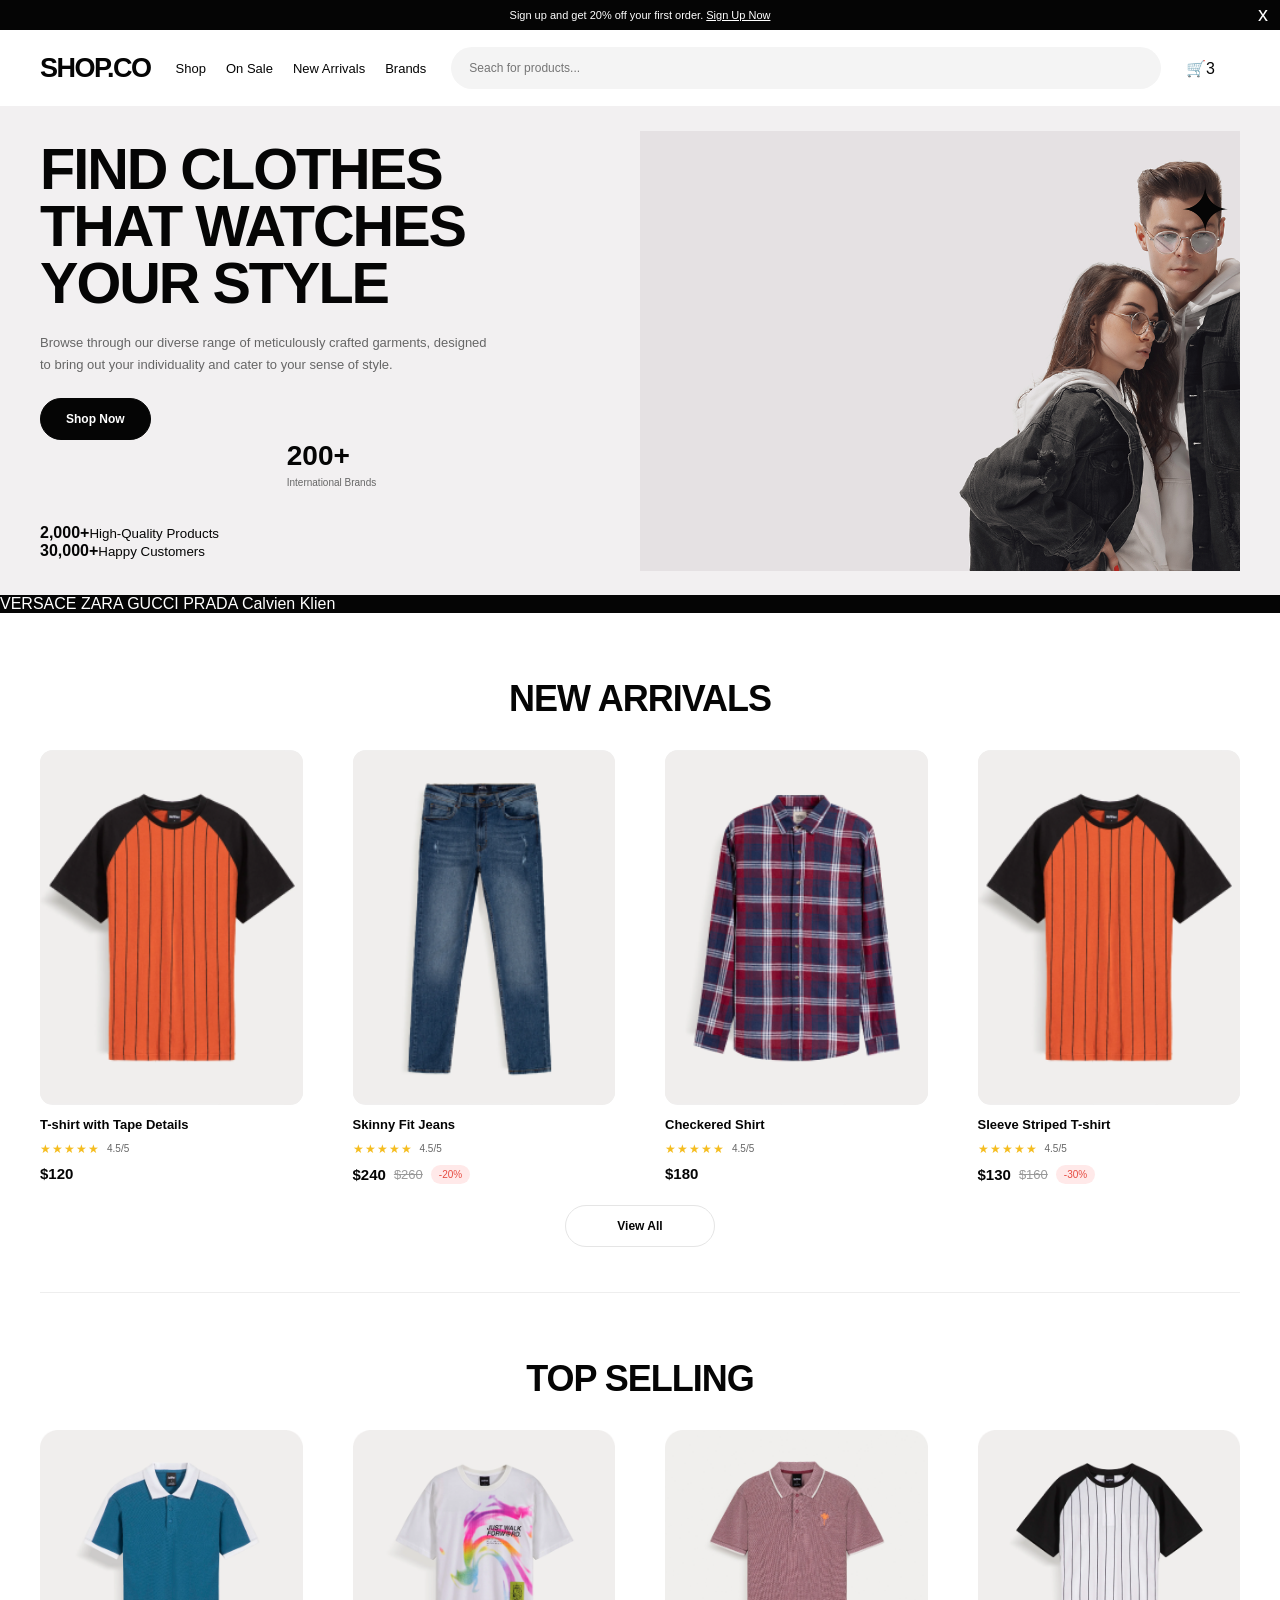
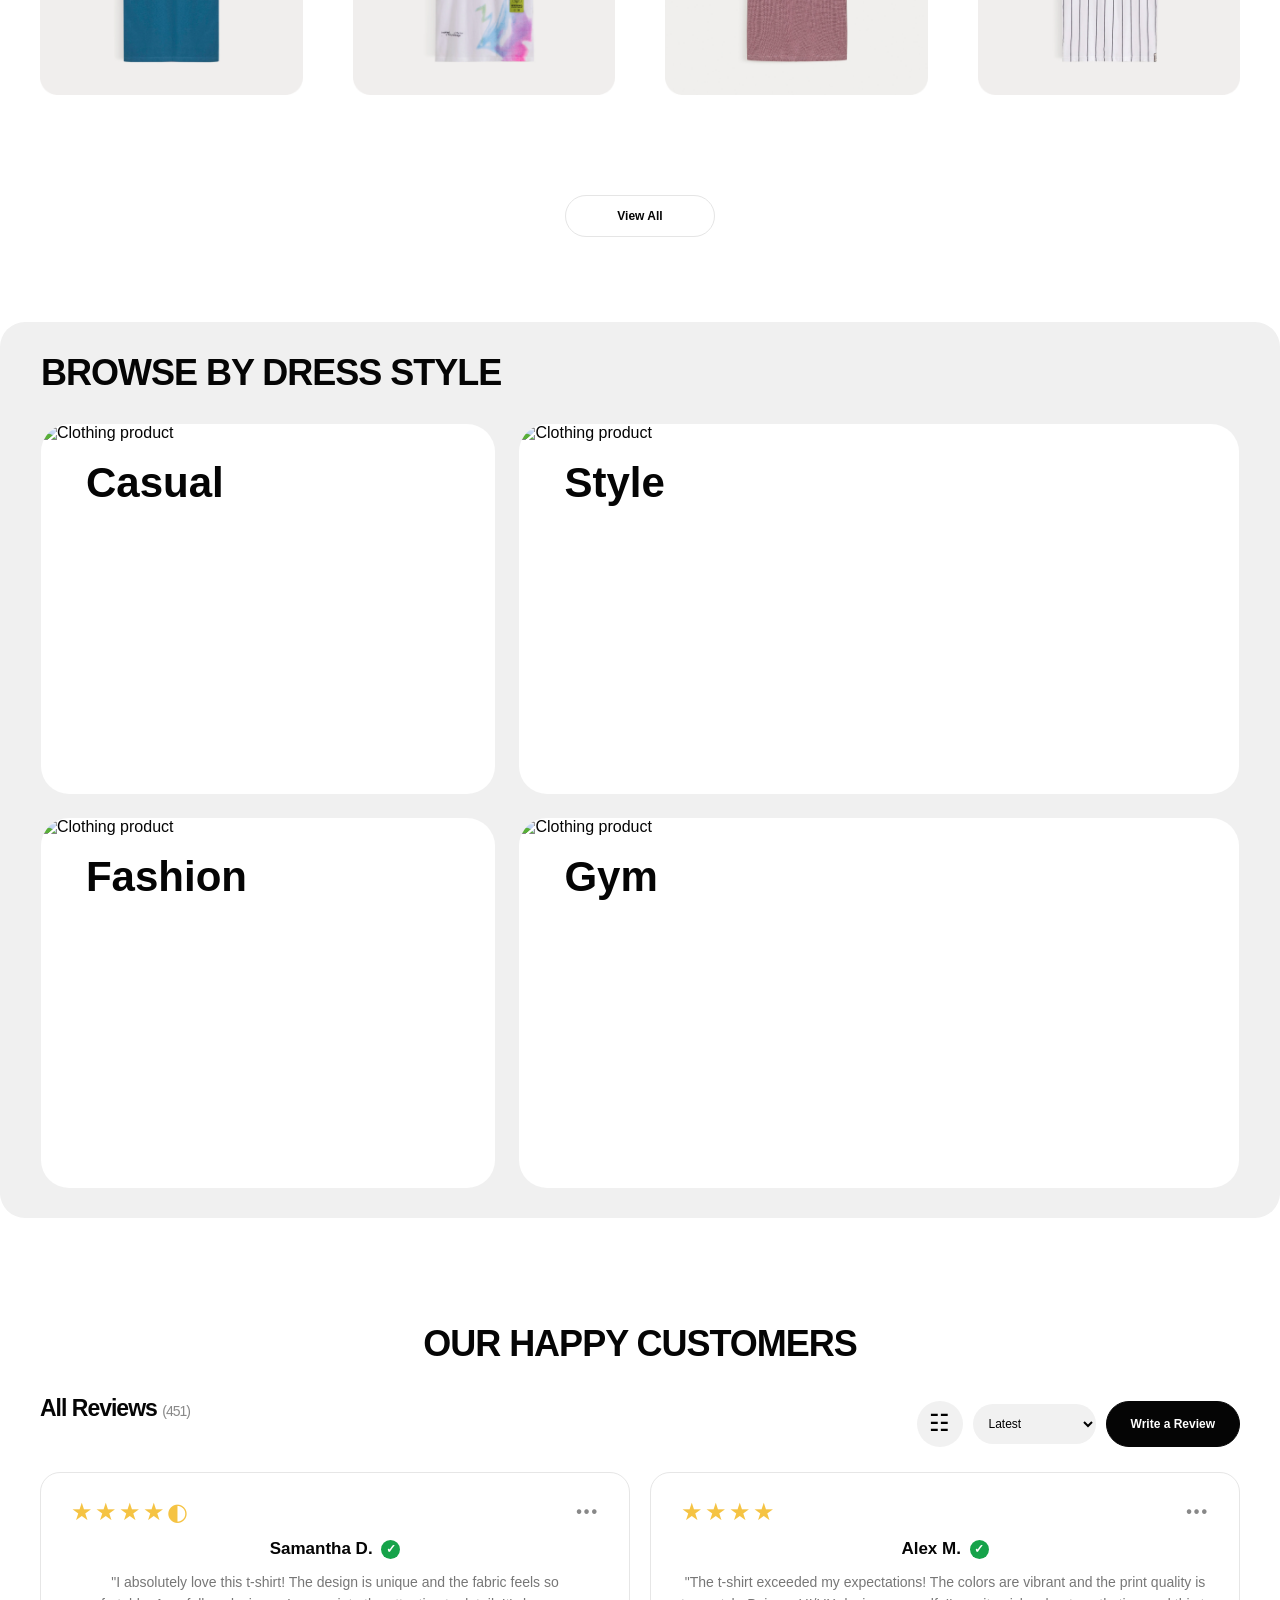
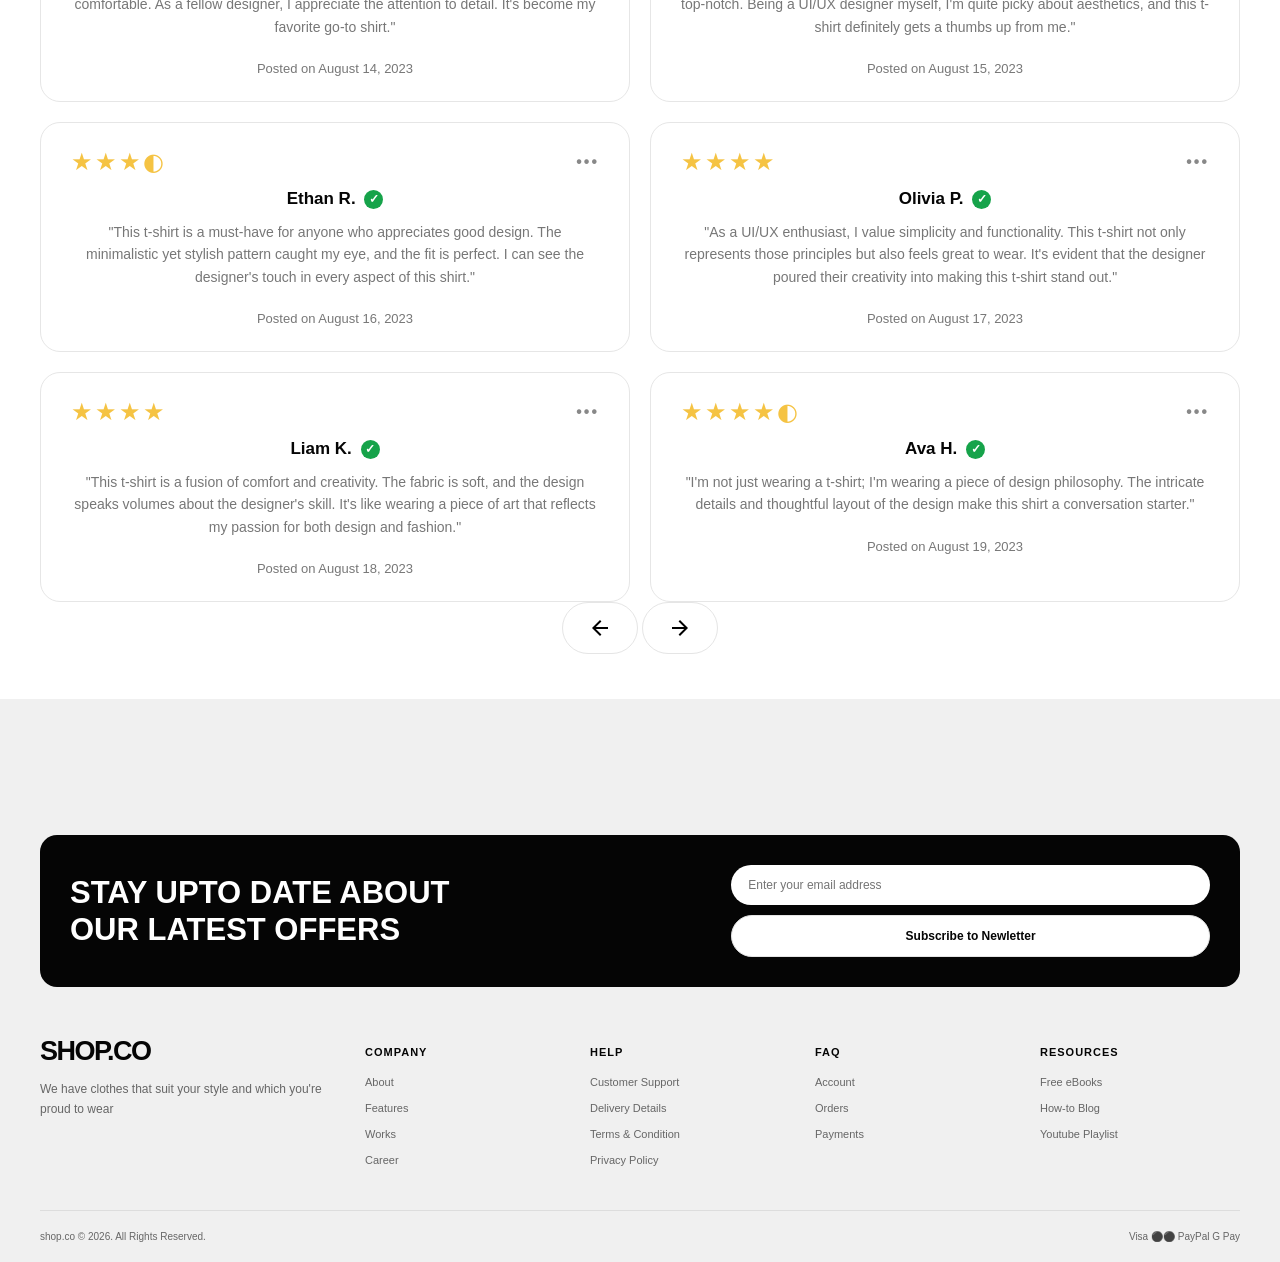
==== index.html @ 6e9b4ebe "Add files via upload" ====
<!DOCTYPE html>
<html lang="en">
<head>
    <meta charset="UTF-8">
    <meta name="viewport" content="width=device-width, initial-scale=1.0">
    <title>index</title>
    <link rel="stylesheet" href="index.css">
    <link rel="stylesheet" href="https://cdnjs.cloudflare.com/ajax/libs/font-awesome/6.7.2/css/all.min.css">
</head>
<body>
    <div class="announcement">
        Sign up and get 20% off your first order.
        <a href="#newletter">Sign Up Now</a>
        <button class="close-banner" onclick="this.parentElement.remove()">x</button>
    </div>

    <header class="container header">
        <button class="menu-toggle" id="menuToggle">☰</button>
        <a class="logo" href="index.html">SHOP.CO</a>

        <nav id="mainNav">
            <a href="#arrivals">Shop</a>
            <a href="#top-selling">On Sale</a>
            <a href="#arrivals">New Arrivals</a>
            <a href="#brands">Brands</a>
        </nav>

        <input class="search" id="siteSearch" placeholder="Seach for products...">

        <a class="cart" href="product.html">🛒<span id="cartCount">0</span></a>
        <a href="#" aria-label="Account"></a>
    </header>

    <main>
        <section class="hero">
            <div class="container hero-inner">
                <div class="hero-text">
                    <h1>FIND CLOTHES<br>THAT WATCHES<br>YOUR STYLE</h1>
                    <p>Browse through our diverse range of meticulously crafted garments, designed to bring out your individuality and cater to your sense of style.</p>
                    <a class="button dark-button" href="#arrival">Shop Now</a>

                    <div class="stats"><div><strong>200+</strong><small>International Brands</small></div></div>

                    <div><strong>2,000+</strong><small>High-Quality Products</small></div>

                    <div><strong>30,000+</strong><small>Happy Customers</small></div>
                </div>
            

                <div class="hero-image">
                    <img src="images/Rectangle 2.png" alt="Clothing product" width="300">
                    <span class="spark spark-1">✦</span>
                    <span class="spark spark-2">✦</span>
                </div>
            </div>
        </section>

        <section class="brand-strip" id="brands">
            <div class="container-brands">
                <span>VERSACE</span>
                <span>ZARA</span>
                <span>GUCCI</span>
                <span>PRADA</span>
                <span>Calvien Klien</span>
            </div>
        </section>

        <section class="container section" id="arrivals">
            <h2>NEW ARRIVALS</h2>
            <div class="product-grid" id="newArrivals">
                <img src="images/Frame 32.png" alt="">
                <img src="images/Frame 33.png" alt="">
                <img src="images/Frame 34.png" alt="">
                <img src="images/Frame 38.png" alt="">
            </div>
            <button class="button view-button" data-expand="newArrivals">View All</button>
        </section>

        <section class="container section divider" id="top-selling">
            <h2>TOP SELLING</h2>
            <div class="product-grid" id="top-products">
                <img src="images/Frame 32 (1).png" alt="">
                <img src="images/Frame 33 (1).png" alt="">
                <img src="images/Frame 34 (1).png" alt="">
                <img src="images/Frame 38 (1).png" alt="">
            </div>
            <button class="button view-button" data-expand="topProducts">View All</button>
        </section>

        <section class="container dress-section">
            <h2>BROWSE BY DRESS STYLE</h2>
            <div class="style-grid">
                <a href="#arrivals?category=casual" class="style-card">
                    <span>Casual</span>
                    <img src="https://i.pinimg.com/originals/42/e2/62/42e26228eb4801432b404f64c43438aa.jpg" alt="Clothing product">
                </a>

                <a href="#arrivals" class="style-card">
                    <span>Style</span>
                    <img src="https://encrypted-tbn0.gstatic.com/images?q=tbn:ANd9GcTDQ037hMssyluXTdaSiZ13cAgLO8-Ajr52m2ml7g71-MAULWFdx69GO0w&s=10" alt="Clothing product">
                </a>

                <a href="#arrivals" class="style-card">
                    <span>Fashion</span>
                    <img src="https://www.shutterstock.com/image-photo/full-length-young-tattooed-woman-260nw-2316166267.jpg" alt="Clothing product">
                </a>

                <a href="#arrivals?category=gym" class="style-card">
                    <span>Gym</span>
                    <img src="https://i0.wp.com/zaloramalaysiablog.wpcomstaging.com/wp-content/uploads/2026/09/aerie-6717-8855274-3.webp?resize=709%2C1024&ssl=1" alt="Clothing product">
                </a>
            </div>
        </section>

        <section class="container section">
            <h2>OUR HAPPY CUSTOMERS</h2>
            <div class="product-grid review-grid" id="review"></div>
            <div class="review-control">

                <div class="tab-content active" id="reviewsContent">

            <div class="reviews-toolbar">
                <h2>All Reviews <span>(451)</span></h2>

                <div class="reviews-controls">
                    <button type="button" id="reviewFilterToggle" class="review-filter-button" aria-label="Filter reviews"><span aria-hidden="true">☷</span></button>

                    <select id="reviewSort" aria-label="Sort reviews">
                        <option value="latest">Latest</option>
                        <option value="highest">Highest Rating</option>
                        <option value="lowest">Lowest Rating</option>
                    </select>

                    <button type="button" class="button dark-button"id="writeReviewButton">Write a Review</button>
                </div>
            </div>

            <div class="review-filter-panel" id="reviewFilterPanel" hidden>
                <label for="reviewRatingFilter">Filter by rating</label>
                <select id="reviewRatingFilter">
                    <option value="all">All ratings</option>
                    <option value="5">5 stars</option>
                    <option value="4">4 stars</option>
                    <option value="3">3 stars</option>
                    <option value="2">2 stars</option>
                    <option value="1">1 star</option>
                </select>
                <button type="button" id="clearReviewFilter">Clear</button>
            </div>

            <form id="reviewForm" class="review-form" hidden>
                <h3>Write Your Review</h3>

                <label for="reviewerName">Your name</label>
                <input id="reviewerName" type="text" placeholder="Enter your name" required>

                <label for="reviewRating">Your rating</label>
                <select id="reviewRating" required>
                    <option value="5">★★★★★ - Excellent</option>
                    <option value="4">★★★★ - Very good</option>
                    <option value="3">★★★ - Good</option>
                    <option value="2">★★ - Fair</option>
                    <option value="1">★ - Poor</option>
                </select>

                <label for="reviewText">Your review</label>
                <textarea id="reviewText" rows="4" placeholder="Share your experience..." required></textarea>

                <div class="review-form-actions">
                    <button type="button" class="button" id="cancelReview">Cancel</button>
                    <button type="submit" class="button dark-button">Submit Review</button>
                </div>

                <p id="reviewFormMessage" aria-live="polite"></p>
            </form>

            <div class="reviews-grid" id="reviewsGrid">

                <article class="review-card" data-rating="5" data-date="2023-08-14">
                    <div class="review-card-top">
                        <div class="review-stars">★★★★◐</div>
                        <button class="review-menu" aria-label="Review options">•••</button>
                    </div>
                    <h3>Samantha D. <span class="verified">✓</span></h3>
                    <p class="review-copy">"I absolutely love this t-shirt! The design is unique and the fabric feels so comfortable. As a fellow designer, I appreciate the attention to detail. It's become my favorite go-to shirt."</p>
                    <p class="review-date">Posted on August 14, 2023</p>
                </article>

                <article class="review-card" data-rating="4" data-date="2023-08-15">
                    <div class="review-card-top">
                        <div class="review-stars">★★★★</div>
                        <button class="review-menu" aria-label="Review options">•••</button>
                    </div>
                    <h3>Alex M. <span class="verified">✓</span></h3>
                    <p class="review-copy">"The t-shirt exceeded my expectations! The colors are vibrant and the print quality is top-notch. Being a UI/UX designer myself, I'm quite picky about aesthetics, and this t-shirt definitely gets a thumbs up from me."</p>
                    <p class="review-date">Posted on August 15, 2023</p>
                </article>

                <article class="review-card" data-rating="4" data-date="2023-08-16">
                    <div class="review-card-top">
                        <div class="review-stars">★★★◐</div>
                        <button class="review-menu" aria-label="Review options">•••</button>
                    </div>
                    <h3>Ethan R. <span class="verified">✓</span></h3>
                    <p class="review-copy">"This t-shirt is a must-have for anyone who appreciates good design. The minimalistic yet stylish pattern caught my eye, and the fit is perfect. I can see the designer's touch in every aspect of this shirt."
                    </p>
                    <p class="review-date">Posted on August 16, 2023</p>
                </article>

                <article class="review-card" data-rating="4" data-date="2023-08-17">
                    <div class="review-card-top">
                        <div class="review-stars">★★★★</div>
                        <button class="review-menu" aria-label="Review options">•••</button>
                    </div>
                    <h3>Olivia P. <span class="verified">✓</span></h3>
                        <p class="review-copy">"As a UI/UX enthusiast, I value simplicity and functionality. This t-shirt not only represents those principles but also feels great to wear. It's evident that the designer poured their creativity into making this t-shirt stand out."</p>
                        <p class="review-date">Posted on August 17, 2023</p>
                </article>

                <article class="review-card" data-rating="4" data-date="2023-08-18">
                    <div class="review-card-top">
                        <div class="review-stars">★★★★</div>
                        <button class="review-menu" aria-label="Review options">•••</button>
                    </div>
                    <h3>Liam K. <span class="verified">✓</span></h3>
                    <p class="review-copy">"This t-shirt is a fusion of comfort and creativity. The fabric is soft, and the design speaks volumes about the designer's skill. It's like wearing a piece of art that reflects my passion for both design and fashion."</p>
                    <p class="review-date">Posted on August 18, 2023</p>
                </article>

                <article class="review-card" data-rating="5" data-date="2023-08-19">
                    <div class="review-card-top">
                        <div class="review-stars">★★★★◐</div>
                        <button class="review-menu" aria-label="Review options">•••</button>
                    </div>
                    <h3>Ava H. <span class="verified">✓</span></h3>
                    <p class="review-copy">"I'm not just wearing a t-shirt; I'm wearing a piece of design philosophy. The intricate details and thoughtful layout of the design make this shirt a conversation starter."</p>
                    <p class="review-date">Posted on August 19, 2023</p>
                </article>

            </div>
                <button class="button" id="previousReviews"><svg xmlns="http://www.w3.org/2000/svg" height="24px" viewBox="0 -960 960 960" width="24px" fill="#000000"><path d="m313-440 224 224-57 56-320-320 320-320 57 56-224 224h487v80H313Z"/></svg></button>
                <button class="button" id="nextReviews"><svg xmlns="http://www.w3.org/2000/svg" height="24px" viewBox="0 -960 960 960" width="24px" fill="#000000"><path d="M647-440H160v-80h487L423-744l57-56 320 320-320 320-57-56 224-224Z"/></svg></button>
            </div>
        </section>
    </main>

    <footer>
        <div class="container newsletter" id="newsletter">
            <h2>STAY UPTO DATE ABOUT<br>OUR LATEST OFFERS</h2>
            <form id="newsletterForm">
                <input type="email" placeholder="Enter your email address" required> 
                <button class="button" type="submit">Subscribe to Newletter</button>
            </form>
        </div>

        <div class="container footer-grid">
            <div>
                <a class="logo" href="index.html">SHOP.CO</a>
                <p>We have clothes that suit your style and which you're proud to wear</p>
            </div>
            <div>
                <h4>COMPANY</h4>
                <a href="#">About</a><a href="#">Features</a>
                <a href="#">Works</a><a href="#">Career</a>
            </div>

            <div>
                <h4>HELP</h4>
                <a href="#">Customer Support</a><a href="#">Delivery Details</a>
                <a href="#">Terms & Condition</a><a href="#">Privacy Policy</a>
            </div>

            <div>
                <h4>FAQ</h4>
                <a href="#">Account</a><a href="#">Orders</a>
                <a href="#">Payments</a>
            </div>

            <div>
                <h4>RESOURCES</h4>
                <a href="#">Free eBooks</a><a href="#">How-to Blog</a>
                <a href="#">Youtube Playlist</a>
            </div>
        </div>

        <div class="container copyright">
            shop.co ©️ 2026. All Rights Reserved.
            <span>Visa ⚫️⚫️ PayPal G Pay</span>
        </div>
    </footer>

    <div id="toat" class="toast"></div>
    <script src="index.js"></script>
</body>
</html>
---- index.css ----
*{
    margin: 0;
    padding: 0;
    box-sizing: border-box;
}
:root {
    --black: #050505;
    --grey: #f0f0f0;
    --muted: #777;
    --border: #e5e5e5;
    --white: #fff;
}
html{
    scroll-behavior: smooth;
}
body{
    font-family: Arial, Helvetica, sans-serif;
    color: var(--black);
    background: var(--white);
}
a{
    color: inherit;
    text-decoration: none;
}
button, input, select{
    font: inherit;
}
button{
    cursor: pointer;
}
img{
    max-width: 100%;
    display: block;
}
.container{
    width: min(1200px, calc(100% - 64px));
    margin: 0 auto;
}
.announcement{
    background: var(--black);
    color: white;
    text-align: center;
    padding: 9px 30px;
    font-size: 11px;
    position: relative;
}
.announcement a{
    text-decoration: underline;
}
.close-banner{
    position: absolute;
    right: 12px;
    top: 3px;
    border: 0;
    background: none;
    color: white;
    font-size: 20px;
}
.header{
    min-height: 76px;
    display: flex;
    align-items: center;
    gap: 25px;
}
.logo{
    font-size: 27px;
    font-weight: 900;
    letter-spacing: -1.5px;
    white-space: nowrap;
}
.header nav{
    display: flex;
    gap: 20px;
    font-size: 13px;
    white-space: nowrap;
}
.header nav a:hover,
footer a:hover{
    opacity: .65;
}
.search{
    flex: 1;
    min-width: 100px;
    border:  none;
    outline: none;
    border-radius: 30px;
    background: #f4f4f4;
    padding: 14px 18px;
    font-size: 12px;
}
.cart{
    white-space: nowrap;
}
.menu-toggle{
    display: none;
    border: none;
    background: none;
    font-size: 22px;
}
.hero{
    background: #f2f0f1;
    overflow: hidden;
}
.hero-inner{
    display: grid;
    grid-template-columns: 1fr 1fr;
    align-items: center;
    min-height: 440px;
}
.hero-text{
    padding: 35px 0;
}
.hero h1{
    font-size: clamp(35px, 4.5vw, 62px);
    font-weight: 900;
    letter-spacing: -2px;
    line-height: .99;
    margin-bottom: 20px;
}
.hero-text p{
    color: #666;
    line-height: 1.7;
    font-size: 13px;
    max-width: 450px;
    margin-bottom: 22px;
}
.button{
    display: inline-flex;
    justify-content: center;
    align-items: center;
    border: 1px solid var(--border);
    background: white;
    color: var(--black);
    border-radius: 30px;
    padding: 13px 25px;
    font-size: 12px;
    font-weight: 600;
    transition: 2s;
}
.button:hover{
    opacity: .8;
    transform: translateY(-1px);
}
.dark-button{
    background: var(--black);
    color: white;
    border-color: var(--black);
}
.stats{
    display: flex;
    flex-wrap: wrap;
    gap: 5px;
    justify-content: space-around;
    margin-bottom: 36px;
}
.stats div{
    display: flex;
    flex-direction: column;
    flex-wrap: wrap;
    gap: 5px;
    padding: 0 17px;
    border-right: 1px solid #d5d5d5;
    font: 900;
}
.stats div:first-child{
    padding-left: 0;
}
.stats div:last-child{
    border: none;
}
.stats strong{
    font-size: clamp(17px, 2.2vw, 28px);
}
.stats small{
    font-size: 10px;
    color: #666;
}
.hero-image{
    position: relative;
    height: 440px;
}
.hero-image img{
    width: 100%;
    height: 100%;
    object-fit: cover;
    object-position: center 30%;
    mix-blend-mode: multiply;
}
.spark{
    position: absolute;
    right: 10px;
    top: 10%;
    font-size: 60px;
}
.brand-strip{
    background: var(--black);
    color: white;
}
.brands{
    min-height: 75px;
    display: flex;
    justify-content: space-around;
    align-items: center;
    padding: 30px 15px;
    flex-wrap: wrap;
    gap: 20px;
    overflow-x: auto;
}
.brands span{
    font-family: Georgia, 'Times New Roman', Times, serif;
    font-size: clamp(17px, 2.5vw, 30px);
    font-weight: bold;
    white-space: nowrap;
    letter-spacing: 1px;
    word-spacing: 6px;
}
.section{
    padding-top: 65px;
    padding-bottom: 45px;
    text-align: center;
}
.section h2,
.dress-section h2{
    font-size: clamp(25px, 3vw, 36px);
    font-weight: 900;
    letter-spacing: -1px;
    margin-bottom: 30px;
}
.divider{
    border-top: 1px solid #eee;
}
.product-grid{
    display: grid;
    grid-template-columns: repeat(4, minmax(0, 1fr));
    gap: 50px;
    text-align: left;
}
.product-grid img{
    top: -20px;
    width: 100%;
    height: 100%;
    object-fit: cover;
    transition: transform .3s;
}
.product-card{
    min-width: 0;
}
.product-photo{
    width: 100%;
    aspect-ratio: 1 / 1.05;
    object-fit: cover;
    border-radius: 13px;
    background: var(--grey);
}
.product-name{
    font-size: 13px;
    font-weight: bold;
    margin: 12px 0 8px;
}
.rating{
    display: flex;
    gap: 7px;
    align-items: center;
    font-size: 12px;
    margin-top: 10px;
}
.rating span,
.review-stars{
    color: #f5bd20;
    letter-spacing: 1px;
}
.rating small{
    color: #666;
}
.price-line{
    display: flex;
    align-items: center;
    flex-wrap: wrap;
    gap: 8px;
    margin-top: 9px;
}
.price-line strong{
    font-size: 15px;
}
.price-line del{
    color: #999;
    font-size: 13px;
}
.discount{
    color: #e64c42;
    background: #ffe9e9;
    border-radius: 20px;
    padding: 4px 8px;
    font-size: 10px;
}
.view-button{
    margin-top: 100px;
    min-width: 150px;
}
.dress-section{
    width: 100%;
    padding: 30px 3.2%;
    border-radius: 25px;
    background: var(--grey);
    margin: 40px auto;
}
.style-grid{
    display: grid;
    grid-template-columns: 1.2fr 1.9fr;
    grid-template-rows: 370px 370px;
    gap: 24px;
}
.style-card{
    position: relative;
    display: block;
    border-radius: 28px;
    overflow: hidden;
    background: white;
    text-align: left;
    text-decoration: none;
}
.style-card span{
    position: absolute;
    z-index: 2;
    top: 35px;
    left: 45px;
    font-size: 42px;
    font-weight: 600;
    margin: 0;
}
.style-card img{
    width: 100%;
    height: 100%;
    display: block;
    object-fit: cover;
    transition: transform 0.3s ease;
}
.casual{
    grid-column: 1 / 2;
}
.gym{
    grid-column: 2 /3;
}
.style-card:hover img{
    transform: scale(1.04);
}
.review-grid{
    display: grid;
    grid-template-columns: repeat(3, minmax(0, 1fr));
    gap: 15px;
    text-align: left;
}
.review-card{
    border: 1px solid var(--border);
    border-radius: 15px;
    padding: 20px;
}
.review-name{
    font-size: 13px;
    font-weight: bold;
    margin: 10px 0;
}
.review-text{
    font-size: 12px;
    line-height: 1.7;
    color: #666;
    margin-bottom: 12px;
}
.review-date{
    font-size: 10pxx;
    color: #888;
}
.verified{
    color: #168b5c;
}
.review-controls{
    margin-top: 18px;
}
.newsletter {
    background: var(--black);
    color: white;
    padding: 30px;
    border-radius: 17px;
    display: flex;
    align-items: center;
    justify-content: space-between;
    gap: 25px;
    position: relative;
    z-index: 1;
    transform: translateY(50%);
    margin-top: -40px;
    margin-bottom: 100px;
}
.newsletter h2{
    font-size: clamp(20px, 3vw, 31px);
    line-height: 1.2;
}
.newsletter form{
    width: 42%;
    display: flex;
    flex-direction: column;
    gap: 10px;
}
.newsletter input{
    border: none;
    border-radius: 30px;
    padding: 13px 17px;
    font-size: 12px;
    width: 100%;
}
.newsletter form button{
    width: 100%;
}
footer{
    background: #f0f0f0;
    margin-top: 0;
    padding-top: 100px;
}
.footer-grid{
    display: grid;
    grid-template-columns: 1.5fr repeat(4, 1fr);
    gap: 25px;
    padding-top: 25px;
    padding-bottom: 30px;
}
.footer-grid h4{
    font-size: 11px;
    letter-spacing: 1px;
    margin: 10px 0 18px;
}
.footer-grid a:not(.logo){
    display: block;
    font-size: 11px;
    color: #666;
    margin-bottom: 14px;
}
.footer-grid p{
    color: #666;
    font-size: 12px;
    line-height: 1.7;
    margin-top: 12px;
}
.copyright{
    border-top: 1px solid #ddd;
    padding: 20px 0;
    font-size: 10px;
    color: #666;
    display: flex;
    justify-content: space-between;
    gap: 15px;
}
.toast{
    position: fixed;
    z-index: 10;
    left: 50%;
    bottom: 20px;
    transform: translateX(-50%);
    background: #111;
    color: white;
    padding: 13px 20px;
    border-radius: 30px;
    font-size: 13px;
    opacity: 0;
    pointer-events: none;
    transition: opacity .2s;
}
.toast.show{
    opacity: 1;
}
.product-page{
    padding-bottom: 40px;
}
.breadcrumbs{
    padding: 22px 0;
    color: #777;
    font-size: 12px;
}
.product-detail{
    display: grid;
    grid-template-columns: 1fr 1fr;
    gap: 40px;
    padding-bottom: 45px;
    border-bottom: 1px solid #eee;
}
.gallery{
    display: grid;
    grid-template-columns: 85px 1fr;
    gap: 12px;
}
.thumbnail{
    display: flex;
    flex-direction: column;
    gap: 10px;
}
.thumb{
    border: 2px solid transparent;
    border-radius: 12px;
    overflow: hidden;
    height: 85px;
    background: var(--grey);
    padding: 0;
}
.thumb.active{
    border-color: #777;
}
.thumb img{
    width: 100%;
    height: 100%;
    object-fit: cover;
}
.main-product-image{
    background: var(--grey);
    border-radius: 14px;
    overflow: hidden;
    height: 420px;
}
.main-product-image img{
    width: 90%;
    height: 80%;
    object-fit: contain;
}
.product-info h1{
    font-size: clamp(27px, 3vw, 40px);
    line-height: 1.1;
    margin-bottom: 12px;
}
.product-info .rating{
    margin-bottom: 10px;
}
.product-info .price-line{
    margin: 12px 0 17px;
}
.product-info .price-line strong{
    font-size: 28px;
}
.product-info .price-line del{
    font-size: 20px;
}
.description{
    color: #777;
    font-size: 13px;
    line-height: 1.8;
    border-bottom: 1px solid #eee;
    padding-bottom: 20px;
    margin-bottom: 18px;
}
.option-block{
    padding-bottom: 18px;
    margin-bottom: 17px;
    border-bottom: 1px solid #eee;
}
.option-block p{
    color: #777;
    font-size: 12px;
    margin-bottom: 13px;
}
.option-block small{
    display: block;
    color: #888;
    margin-top: 8px;
}
.swatches{
    display: flex;
    gap: 10px;
}
.swatch{
    width: 32px;
    height: 32px;
    border-radius: 50%;
    border: 2px solid #ddd;
    position: relative;
}
.olive{background: #555638;}
.teal{background: #315b56;}
.navy{background: #242c4c;}

.swatch.selected::after{
    content: "✔️";
    color: white;
    position: absolute;
    inset: 0;
    display: grid;
    place-items: center;
}
.sizes{
    display: flex;
    gap: 8px;
    flex-wrap: wrap;
}
.sizes button{
    background: #f1f1f1;
    border: none;
    border-radius: 30px;
    padding: 12px 18px;
    font-size: 1px;
}
.sizes button.seleted{
    background: var(--black);
    color: white;

} 
.purchase-row{
    display: flex;
    gap: 12px;
}
.quantity{
    background: #f1f1f1;
    border-radius: 30px;
    height: 46px;
    min-width: 120px;
    display: flex;
    align-items: center;
    justify-content: space-around;
}
.quantity button{
    border: none;
    background: none;
    font-size: 20px;
}
#addToCart{
    flex: 1;
}
.sucess-message{
    font-size: 12px;
    color: #168b5c;
    margin-top: 12px;
}
.product-reviews {
    margin-top: 45px;
    margin-bottom: 45px;
}
.product-tabs {
    display: grid;
    grid-template-columns: repeat(3, 1fr);
    border-bottom: 1px solid #e5e5e5;
    margin-bottom: 24px;
}
.product-tab {
    position: relative;
    padding: 18px 8px;
    background: transparent;
    border: none;
    color: #777;
    font-size: 16px;
    cursor: pointer;
}
.product-tab.active {
    color: #111;
    font-weight: 500;
}
.product-tab.active::after {
    content: "";
    position: absolute;
    bottom: -1px;
    left: 0;
    right: 0;
    height: 2px;
    background: #111;
}
.tab-content[hidden],
.review-filter-panel[hidden],
.review-form[hidden] {
    display: none !important;
}
.tab-content > h2 {
    margin: 20px 0;
}
.tab-content > p {
    color: #666;
    line-height: 1.7;
}
#faqsContent details {
    padding: 18px 0;
    border-bottom: 1px solid #eee;
}
#faqsContent summary {
    cursor: pointer;
    font-weight: 600;
}
.reviews-toolbar {
    display: flex;
    justify-content: space-between;
    align-items: center;
    gap: 18px;
    margin-bottom: 24px;
}
.reviews-toolbar h2 {
    font-size: 23px;
    white-space: nowrap;
}
.reviews-toolbar h2 span {
    font-size: 14px;
    font-weight: 400;
    color: #888;
}
.reviews-controls {
    display: flex;
    align-items: center;
    gap: 10px;
}
.review-filter-button {
    width: 46px;
    height: 46px;
    border: none;
    border-radius: 50%;
    background: #f1f1f1;
    font-size: 23px;
    cursor: pointer;
}
.reviews-controls select {
    border: none;
    background: #f1f1f1;
    border-radius: 30px;
    padding: 14px 17px;
    font-size: 13px;
    cursor: pointer;
}
.reviews-controls .button {
    padding: 15px 24px;
    white-space: nowrap;
}
.reviews-grid {
    display: grid;
    grid-template-columns: repeat(2, minmax(0, 1fr));
    gap: 20px;
}
.review-card {
    border: 1px solid #e6e6e6;
    border-radius: 20px;
    padding: 25px 30px;
    min-width: 0;
    background: #fff;
}
.review-card-top {
    display: flex;
    justify-content: space-between;
    align-items: center;
    margin-bottom: 12px;
}
.review-stars {
    color: #f5c343;
    font-size: 24px;
    letter-spacing: 2px;
    line-height: 1.2;
}
.review-menu {
    border: none;
    background: none;
    color: #888;
    font-weight: bold;
    letter-spacing: 2px;
    cursor: pointer;
}
.review-card h3 {
    font-size: 17px;
    margin: 0 0 12px;
}
.verified {
    display: inline-grid;
    place-items: center;
    width: 19px;
    height: 19px;
    margin-left: 4px;
    border-radius: 50%;
    color: #fff;
    background: #16a34a;
    font-size: 12px;
    vertical-align: middle;
}
.review-copy {
    color: #777;
    font-size: 14px;
    line-height: 1.6;
    margin-bottom: 23px;
}
.review-date {
    color: #777;
    font-size: 13px;
}
.load-reviews-wrapper {
    display: flex;
    justify-content: center;
    margin-top: 35px;
}
.load-reviews-button {
    padding: 16px 40px;
    border: 1px solid #e5e5e5;
    background: #fff;
    border-radius: 40px;
    font-size: 14px;
    cursor: pointer;
}
.load-reviews-button:hover {
    background: #f5f5f5;
}
.review-filter-panel {
    display: flex;
    align-items: center;
    flex-wrap: wrap;
    gap: 12px;
    padding: 15px;
    margin-bottom: 20px;
    border: 1px solid #eee;
    border-radius: 12px;
}
.review-filter-panel select,
.review-filter-panel button {
    padding: 10px 14px;
    border: 1px solid #ddd;
    border-radius: 20px;
    background: white;
}
.review-form {
    padding: 22px;
    margin-bottom: 24px;
    border: 1px solid #e5e5e5;
    border-radius: 16px;
}
.review-form h3 {
    margin-bottom: 18px;
}
.review-form label {
    display: block;
    margin: 14px 0 7px;
    font-size: 14px;
    font-weight: 600;
}
.review-form input,
.review-form select,
.review-form textarea {
    width: 100%;
    padding: 13px;
    border: 1px solid #ddd;
    border-radius: 10px;
    font: inherit;
}
.review-form textarea {
    resize: vertical;
}
.review-form-actions {
    display: flex;
    gap: 10px;
    margin-top: 18px;
}
.review-form-actions .button {
    padding: 12px 20px;
}

@media (max-width: 520px) {
.spark{
    position: absolute;
    color: #000;
    font-size: 24px;
}
.spark-1{top: 90%; left: 10%;}
.spark-2{top: 10%; left: 30%; font-size: 50px;} 

.dress-section{
    padding: 15px;
    border-radius: 18px;
    margin: 25px auto;
}

.style-grid{
    grid-template-columns: 1fr 1fr;
    grid-template-rows: 150px 150px;
    gap: 10px;
}
.style-card{
    border-radius: 16px;
}
.style-card span{
    font-size: 19px;
    top: 15px;
    left: 15px;
}
.style-card img{
    object-fit: cover;
}
.product-reviews {
    margin-top: 25px;
}

.product-tab {
    font-size: 12px;
    padding: 15px 3px;
}

.reviews-toolbar {
    gap: 14px;
}

.reviews-toolbar h2 {
    font-size: 20px;
}

.reviews-controls {
    gap: 7px;
}

.review-filter-button {
    width: 39px;
    height: 39px;
    font-size: 19px;
}

.reviews-controls select {
    padding: 12px;
    font-size: 12px;
}

.reviews-controls .button {
    padding: 13px 15px;
    font-size: 11px;
}

.reviews-grid {
    grid-template-columns: 1fr;
}

.review-card {
    border-radius: 16px;
    padding: 20px;
}

.review-stars {
    font-size: 22px;
}

.review-copy {
    font-size: 13px;
}

.load-reviews-button {
    width: 100%;
    padding: 14px;
}
}

.product-tabs{
    padding-top: 20px;
}
.tab-button{
    border: none;
    border-bottom: 2px solid transparent;
    padding: 18px 5px;
    background: white;
    color: #777;
    font-size: 12px;
}
.tab-button.active{
    border-bottom: #111;
    color: #111;
    font-weight: bold;
}
.tab-panel{
    padding: 25px 0;
}
.tab-panel h3{
    margin-bottom: 18px;
}
.tab-panel p,
.tab-panel li{
    color: #666;
    font-size: 13px;
    line-height: 1.8;
}
.tab-panel details{
    border-bottom: 1px solid #eee;
    padding: 15px 0;
}
.tab-panel summary{
    font-size: 13px;
    font-weight: bold;
    cursor: pointer;
}
.reviews-toolbar{
    display: flex;
    align-items: center;
    flex-wrap: wrap;
    gap: 12px;
    margin-bottom: 20px;
}
.reviews-toolbar h3{
    margin: 0 auto 0 0;
}
.reviews-toolbar select{
    padding: 12px;
    border: none;
    border-radius: 25px;
    background: #f1f1f1;
    font-size: 12px;
}
#productReviews{
    grid-template-columns: repeat(2, minmax(0, 1fr));
    margin-bottom: 20px;
}

#productReviews .review-card {
    padding: 22px;
}

#productReviews .review-stars {
    color: #f5bd20;
}

#productReviews .review-date {
    margin-top: 10px;
}

[hidden] {
    display: none !important;
}

@media (max-width: 900px) {
.container{
    width: calc(100% - 40px);
}

.header {
    gap: 14px;
}

.header nav {
    gap: 10px;
    font-size: 11px;
}

.hero-inner {
    min-height: 390px;
}

.hero-image {
    height: 390px;
}

.stats div {
    padding: 0 10px;
}

.product-grid {
    gap: 14px;
}

.product-detail {
    gap: 22px;
}

.gallery {
    grid-template-columns: 65px 1fr;
}

.main-product-image {
    height: 350px;
}

.footer-grid {
    gap: 18px;
}
}


@media (max-width: 650px) {
.container {
    width: calc(100% - 32px);
}

.header {
    min-height: 70px;
    gap: 12px;
    position: relative;
}

.menu-toggle {
    display: block;
}

.logo {
    font-size: 23px;}

.header nav {
    display: none;
    position: absolute;
    z-index: 5;
    top: 65px;
    left: 0;
    right: 0;
    background: white;
    padding: 18px;
    border: 1px solid #eee;
    border-radius: 12px;
    flex-direction: column;
    box-shadow: 0 8px 20px #0001;
}

.header nav.open {
    display: flex;
}

.header nav a {
    padding: 8px;
    font-size: 14px;
}

.search {
    display: none;
}

.search.open {
    display: block;
    position: absolute;
    top: 72px;
    left: 0;
    width: 100%;
    z-index: 6;
}

.hero-inner {
    grid-template-columns: 1fr;
}

.hero-text {
    padding: 38px 0 20px;
}

.hero h1 {
    font-size: clamp(36px, 10vw, 52px);
}

.hero-text p {
    font-size: 12px;
}

.hero-text .button {
    width: 100%;
}

.stats {
    justify-content: space-between;
    margin-top: 28px;
}
.stats div {
    padding: 0 8px;
}

.stats strong {
    font-size: 18px;
}

.stats small {
    font-size: 8px;
}

.hero-image {
    height: 280px;
    margin: 0 -16px;
}

.brands {
    justify-content: flex-start;
    min-height: 65px;
}

.brands span {
    font-size: 21px;
}

.section {
    padding-top: 42px;
    padding-bottom: 35px;
}

.section h2,
.dress-section h2 {
    font-size: 25px;
    margin-bottom: 23px;
}

.product-grid {
    grid-template-columns: repeat(2, minmax(0, 1fr));
    gap: 24px 12px;
}

.product-name {
    font-size: 12px;
}

.product-photo {
    border-radius: 11px;
}

.dress-section {
    padding: 23px 14px;
}

.style-grid {
    grid-template-columns: 1fr 1fr;
    gap: 10px;
}

.style-card {
    height: 130px;
}

.style-card span {
    font-size: 15px;
    top: 12px;
    left: 12px;
}

.review-grid {
    grid-template-columns: 1fr;
}

#reviews .review-card:not(:first-child) {
    display: none;
}

.newsletter {
    flex-direction: column;
    align-items: stretch;
    padding: 23px 18px;
    gap: 18px;
}

.newsletter h2 {
    font-size: 24px;
}

.newsletter form {
    width: 100%;
}

footer {
    padding-top: 85px;
}

.footer-grid {
    grid-template-columns: 1fr 1fr;
    gap: 22px 16px;
}

.footer-grid > div:first-child {
    grid-column: 1 / -1;
}

.copyright {
    flex-direction: column;
    text-align: center;
    line-height: 1.6;
}

.product-detail {
    grid-template-columns: 1fr;
    gap: 25px;
}

.gallery {
    grid-template-columns: 68px 1fr;
    gap: 10px;
}

.thumb {
    height: 75px;
}

.main-product-image {
    height: auto;
    aspect-ratio: 1 / 1.05;
}

.product-info h1 {
    font-size: 29px;
}

.product-info .price-line strong {
    font-size: 26px;
}

.sizes button {
    padding: 11px 15px;
}

.tab-button {
    font-size: 10px;
    padding: 15px 3px;
}

.reviews-toolbar {
    gap: 9px;
}

.reviews-toolbar h3 {
    width: 100%;
}

.reviews-toolbar select {
    max-width: 130px;
}

#productReviews {
    grid-template-columns: 1fr;
}
}

.cart-page {
    padding-bottom: 90px;
}

.page-title {
    font-size: clamp(30px, 4vw, 42px);
    font-weight: 900;
    margin-bottom: 22px;
}

.cart-layout {
    display: grid;
    grid-template-columns: 1.5fr 1fr;
    gap: 24px;
    align-items: start;
}

.cart-items-panel,
.order-summary {
    border: 1px solid var(--border);
    border-radius: 20px;
    padding: 22px;
}

.cart-item {
    display: grid;
    grid-template-columns: 105px 1fr auto;
    gap: 15px;
    padding: 0 0 20px;
    margin-bottom: 20px;
    border-bottom: 1px solid #eee;
}

.cart-item:last-child {
    border-bottom: none;
    margin-bottom: 0;
}

.cart-item img {
    width: 105px;
    height: 110px;
    object-fit: cover;
    background: var(--grey);
    border-radius: 10px;
}

.cart-item-info h3 {
    font-size: 16px;
    margin: 5px 0 8px;
}

.cart-item-info p {
    color: #777;
    font-size: 12px;
    margin-bottom: 6px;
}

.cart-item-price {
    font-size: 21px;
    font-weight: bold;
    margin-top: 12px;
}

.cart-item-actions {
    display: flex;
    flex-direction: column;
    align-items: flex-end;
    justify-content: space-between;
}

.remove-item {
    color: #e54848;
    background: none;
    border: none;
    font-size: 20px;
}

.cart-quantity {
    display: flex;
    align-items: center;
    gap: 16px;
    background: #f1f1f1;
    border-radius: 30px;
    padding: 9px 12px;
}

.cart-quantity button {
    background: none;
    border: none;
    font-size: 19px;
}

.order-summary h2 {
    font-size: 22px;
    margin-bottom: 24px;
}

.summary-row {
    display: flex;
    justify-content: space-between;
    align-items: center;
    gap: 12px;
    margin: 19px 0;
    font-size: 15px;
}

.summary-row span {
    color: #777;
}

.discount-row strong {
    color: #e54848;
}

.summary-divider {
    border-top: 1px solid #eee;
    margin: 24px 0;
}

.total-row {
    font-size: 20px;
}

.total-row span,
.total-row strong {
    color: var(--black);
}

.promo-form {
    display: flex;
    gap: 10px;
    margin-top: 24px;
}

.promo-form input {
    min-width: 0;
    flex: 1;
    border: none;
    background: #f1f1f1;
    border-radius: 30px;
    padding: 14px;
    font-size: 12px;
}

.promo-form button {
    padding: 12px 25px;
}

.promo-message {
    font-size: 12px;
    margin-top: 10px;
    color: #168b5c;
}

.checkout-button {
    width: 100%;
    justify-content: space-between;
    margin-top: 20px;
    padding: 17px 25px;
}

#emptyCart {
    text-align: center;
    padding: 35px 10px;
}

#emptyCart p {
    color: #777;
    margin: 12px 0 20px;
}

.category-page {
    padding-bottom: 90px;
}

.category-layout {
    display: grid;
    grid-template-columns: 245px minmax(0, 1fr);
    gap: 28px;
    align-items: start;
}

.filters-panel {
    border: 1px solid var(--border);
    border-radius: 17px;
    padding: 20px;
}

.filters-heading {
    display: flex;
    justify-content: space-between;
    align-items: center;
    margin-bottom: 18px;
}

.filters-heading h2 {
    font-size: 18px;
}

.filters-heading button {
    display: none;
    border: none;
    background: none;
    font-size: 24px;
}

.filter-links {
    border-bottom: 1px solid #eee;
    padding-bottom: 15px;
}

.filter-links a,
.style-filter button {
    display: flex;
    justify-content: space-between;
    align-items: center;
    width: 100%;
    padding: 9px 0;
    color: #777;
    background: none;
    border: none;
    font-size: 13px;
    text-align: left;  
}

.filter-links a:hover,
.style-filter button:hover {
    color: #000;
}

.filter-group {
    border-bottom: 1px solid #eee;
    padding: 20px 0;
}

.filter-group h3 {
    font-size: 15px;
    margin-bottom: 15px;
}

.price-inputs {
    display: flex;
    gap: 10px;
}

.price-inputs label {
    display: flex;
    flex-direction: column;
    gap: 5px;
    color: #777;
    font-size: 11px;
    flex: 1;
}

.price-inputs input {
    width: 100%;
    min-width: 0;
    padding: 8px;
    border: 1px solid #eee;
    border-radius: 7px;
}

.range-inputs {
    margin-top: 12px;
    display: flex;
    flex-direction: column;
    gap: 8px;
}

.range-inputs input {
    width: 100%;
    accent-color: #111;
}

.color-options {
    display: grid;
    grid-template-columns: repeat(5, 1fr);
    gap: 11px;
}

.color-dot {
    width: 25px;
    height: 25px;
    border-radius: 50%;
    border: 1px solid #ddd;
    position: relative;
}

.color-dot.selected::after {
    content: "✓";
    position: absolute;
    inset: 0;
    display: grid;
    place-items: center;
    color: white;
    font-weight: bold;
}

.green { background: green; }
.red { background: red; }
.yellow { background: yellow; }
.orange { background: orange; }
.cyan { background: cyan; }
.blue { background: blue; }
.purple { background: purple; }
.pink { background: pink; }
.white { background: white; }
.black { background: black; }

.size-options {
    display: flex;
    flex-wrap: wrap;
    gap: 7px;
}

.size-options button {
    background: #f1f1f1;
    border: none;
    border-radius: 25px;
    padding: 9px 11px;
    font-size: 10px;
}

.size-options button.selected {
    background: #050505;
    color: #fff;
}

.apply-filter,
.reset-filter {
    width: 100%;
    margin-top: 17px;
}

.reset-filter {
    border: none;
    background: none;
    font-size: 12px;
    padding: 8px;
}

.category-title-row {
    display: flex;
    align-items: center;
    justify-content: space-between;
    flex-wrap: wrap;
    gap: 12px;
    margin-bottom: 18px;
}

.category-title-row h1 {
    font-size: 27px;
}

.category-tools {
    display: flex;
    align-items: center;
    flex-wrap: wrap;
    gap: 6px;
    color: #777;
    font-size: 11px;
}

.category-tools select {
    border: none;
    background: white;
    font-size: 11px;
    font-weight: bold;
    max-width: 140px;
}

.category-grid {
    grid-template-columns: repeat(3, minmax(0, 1fr));
    gap: 27px 15px;
}

.category-grid .product-photo {
    aspect-ratio: 1 / 1.08;
}

.category-grid .product-name {
    min-height: 16px;
}

.filter-mobile-button {
    display: none;
}

.pagination {
    display: flex;
    justify-content: space-between;
    align-items: center;
    gap: 10px;
    border-top: 1px solid #eee;
    margin-top: 35px;
    padding-top: 20px;
}

.pagination .button {
    padding: 10px 14px;
    font-size: 11px;
}

.page-numbers {
    display: flex;
    gap: 5px;
    align-items: center;
}

.page-numbers button {
    width: 32px;
    height: 32px;
    border: none;
    border-radius: 8px;
    background: white;
    font-size: 12px; 
}

.page-numbers button.active {
    background: #f0f0f0;
}

.page-numbers button:disabled,
.pagination button:disabled {
    opacity: .4;
    cursor: not-allowed;
}

@media (max-width: 650px) {
.cart-page,
.category-page {
    padding-bottom: 45px;
}

.cart-layout {
    gap: 18px;
}

.cart-items-panel,
.order-summary {
    padding: 15px;
    border-radius: 14px;
}

.cart-item {
    grid-template-columns: 82px minmax(0, 1fr) auto;
    gap: 10px;
    padding-bottom: 16px;
    margin-bottom: 16px;
}

  .cart-item img {
    width: 82px;
    height: 95px;
  }

  .cart-item-info h3 {
    font-size: 12px;
  }

  .cart-item-price {
    font-size: 17px;
  }

  .cart-quantity {
    gap: 9px;
    padding: 7px 9px;
  }

  .cart-quantity button {
    font-size: 16px;
  }

  .cart-quantity span {
    font-size: 12px;
  }

  .remove-item {
    font-size: 17px;
  }

  .summary-row {
    font-size: 13px;
  }

  .promo-form button {
    padding: 12px 17px;
  }

  .category-layout {
    display: block;
  }

  .filters-panel {
    display: none;
    position: fixed;
    z-index: 20;
    top: 0;
    bottom: 0;
    left: 0;
    width: min(320px, 88vw);
    overflow-y: auto;
    border-radius: 0 15px 15px 0;
    background: white;
    padding: 22px;
    box-shadow: 10px 0 30px #0002;
  }

  .filters-panel.open {
    display: block;
  }

  .filters-heading button,
  .filter-mobile-button {
    display: inline-flex;
  }

  .category-title-row {
    align-items: center;
  }

  .category-title-row h1 {
    font-size: 25px;
  }

  .category-tools {
    width: 100%;
    justify-content: flex-start;
  }

  .category-grid {
    grid-template-columns: repeat(2, minmax(0, 1fr));
    gap: 24px 12px;
  }

  .category-grid .product-name {
    font-size: 12px;
  }

  .pagination .button {
    padding: 9px;
    font-size: 10px;
  }

  .page-numbers {
    gap: 0;
  }

  .page-numbers button {
    width: 27px;
    height: 30px;
    font-size: 11px;
  }
}
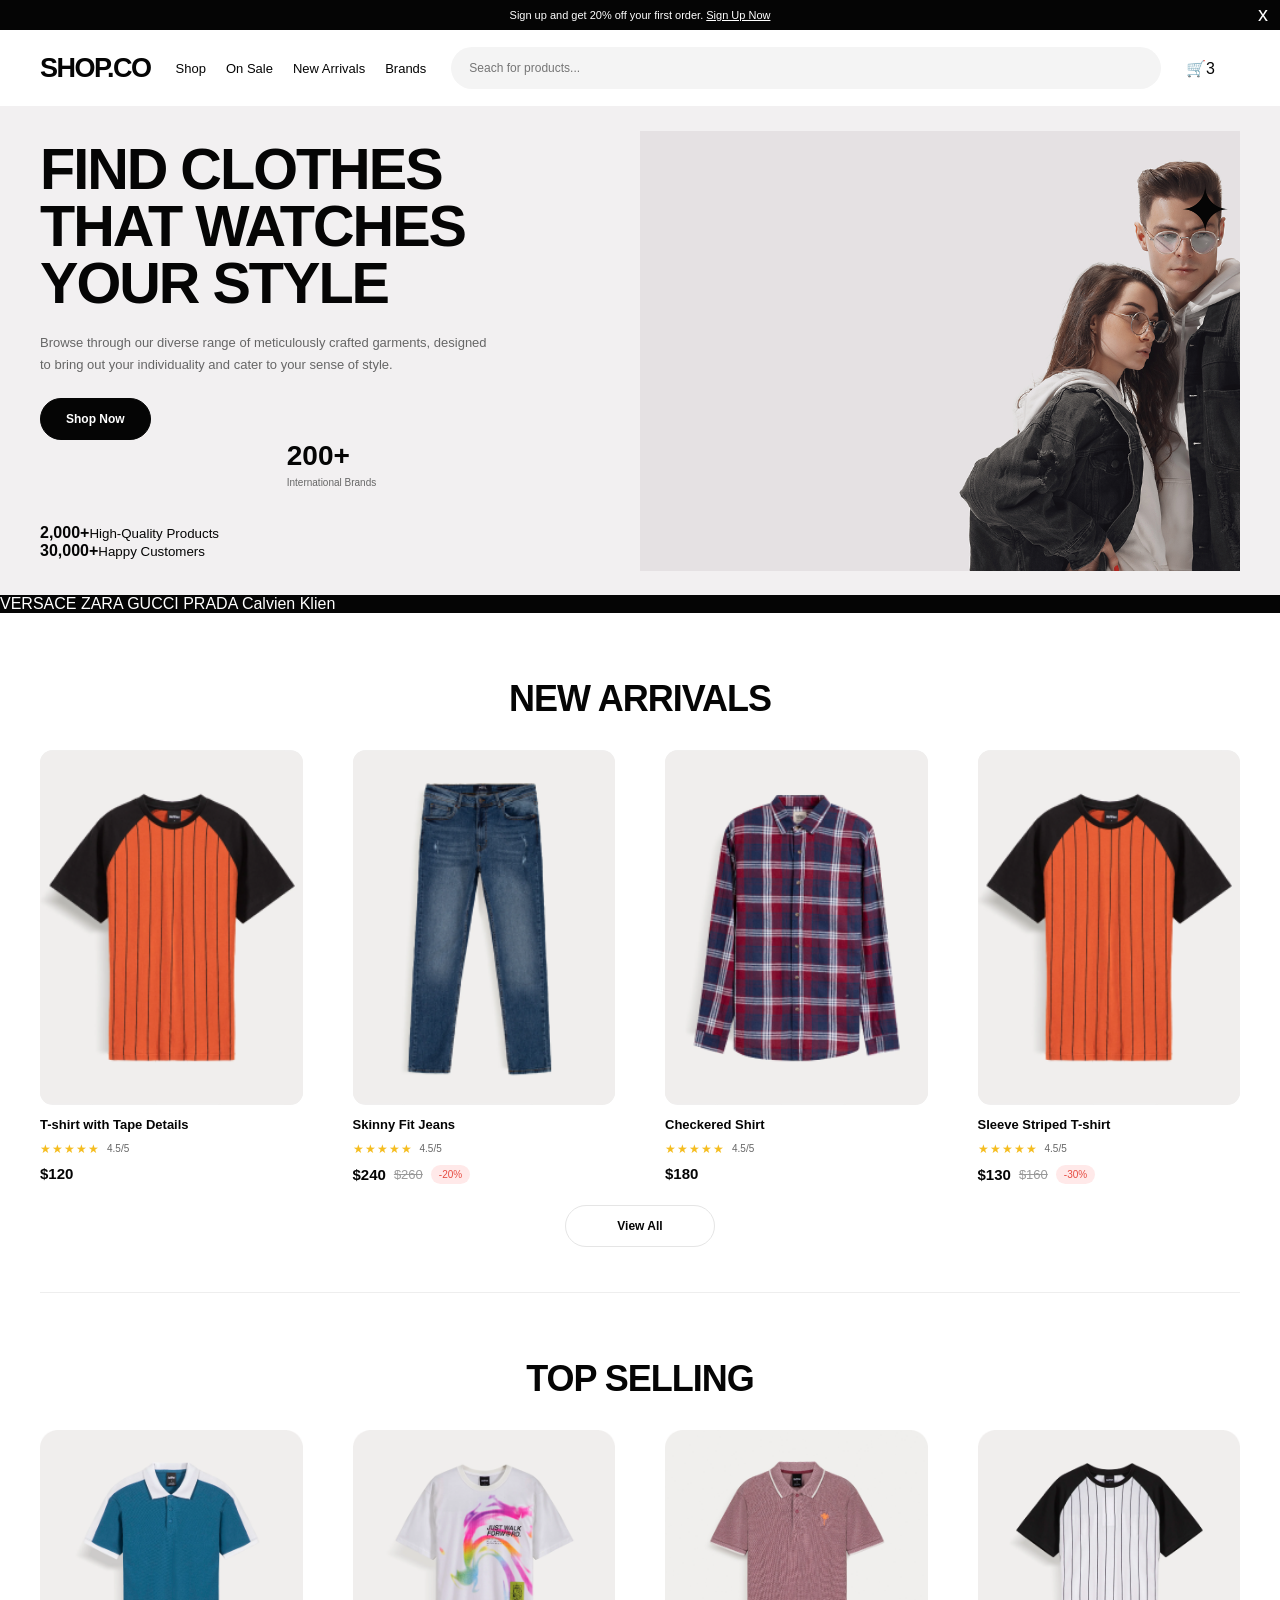
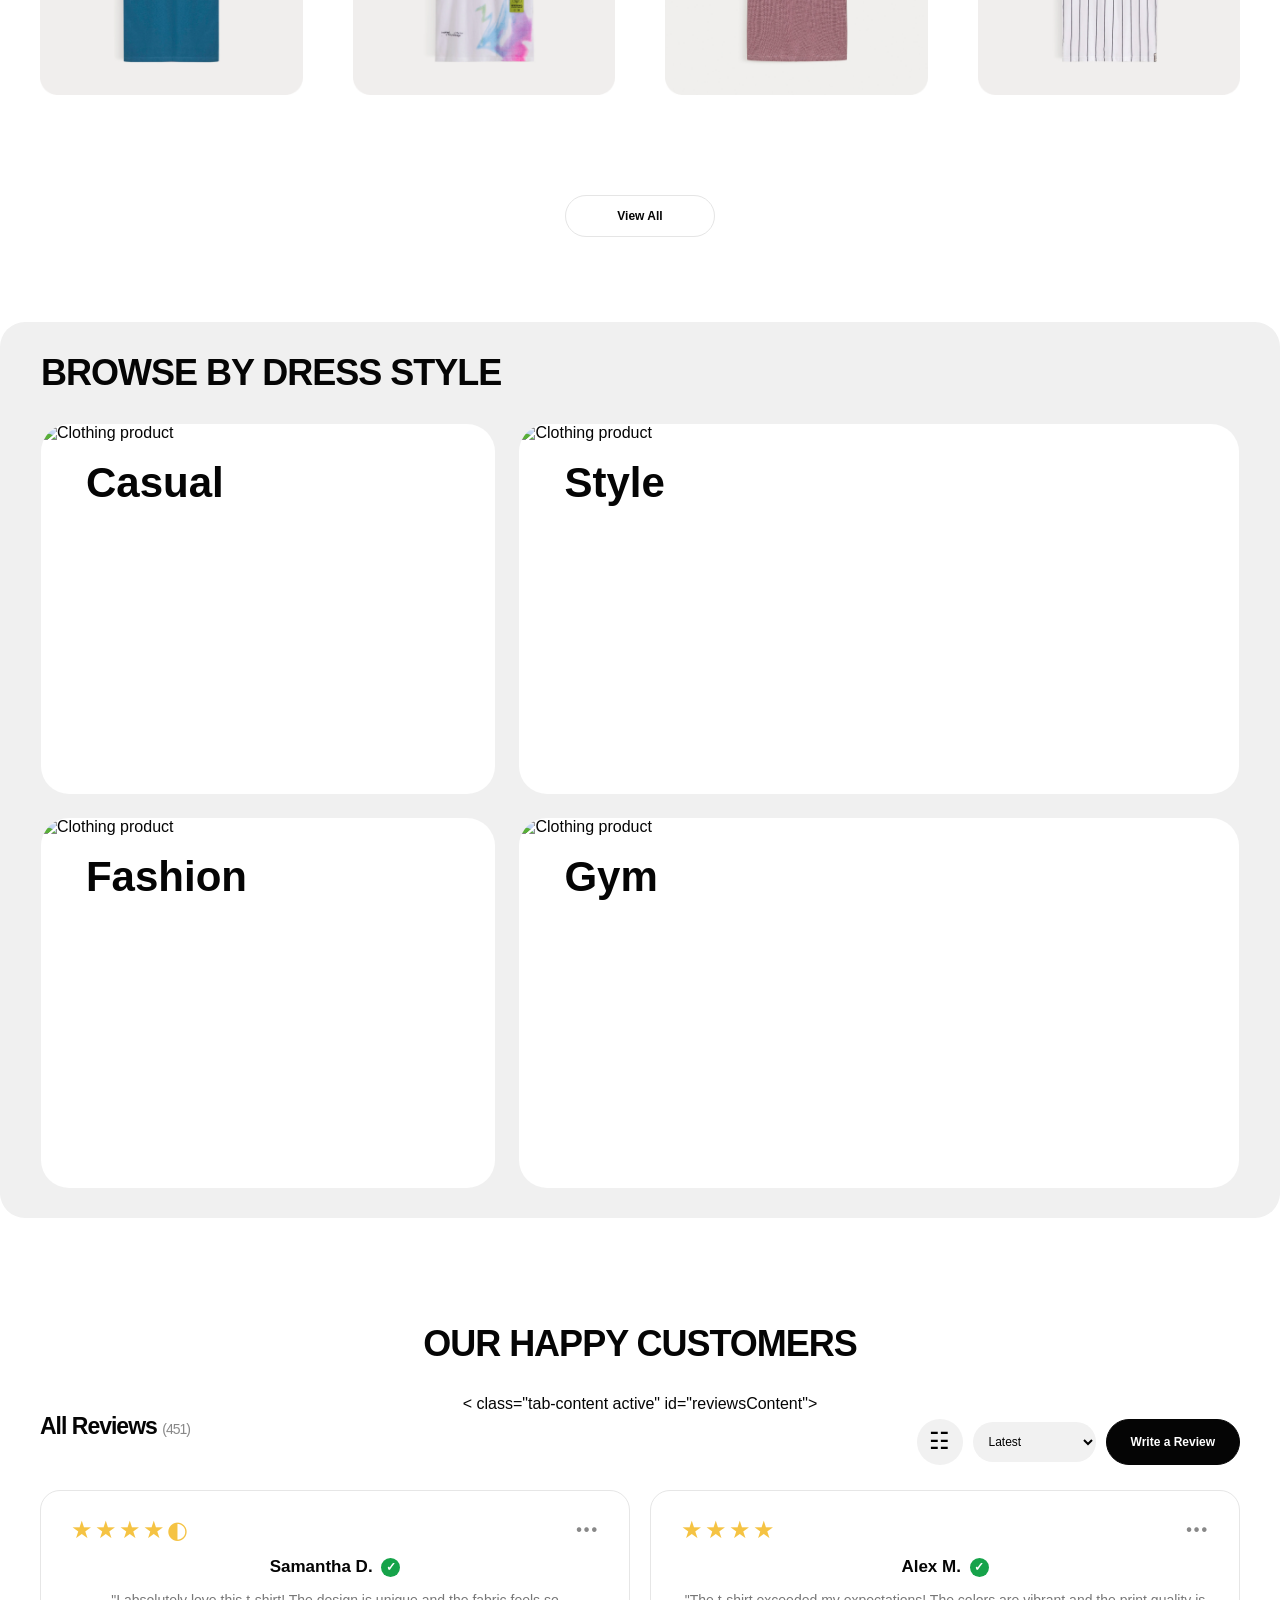
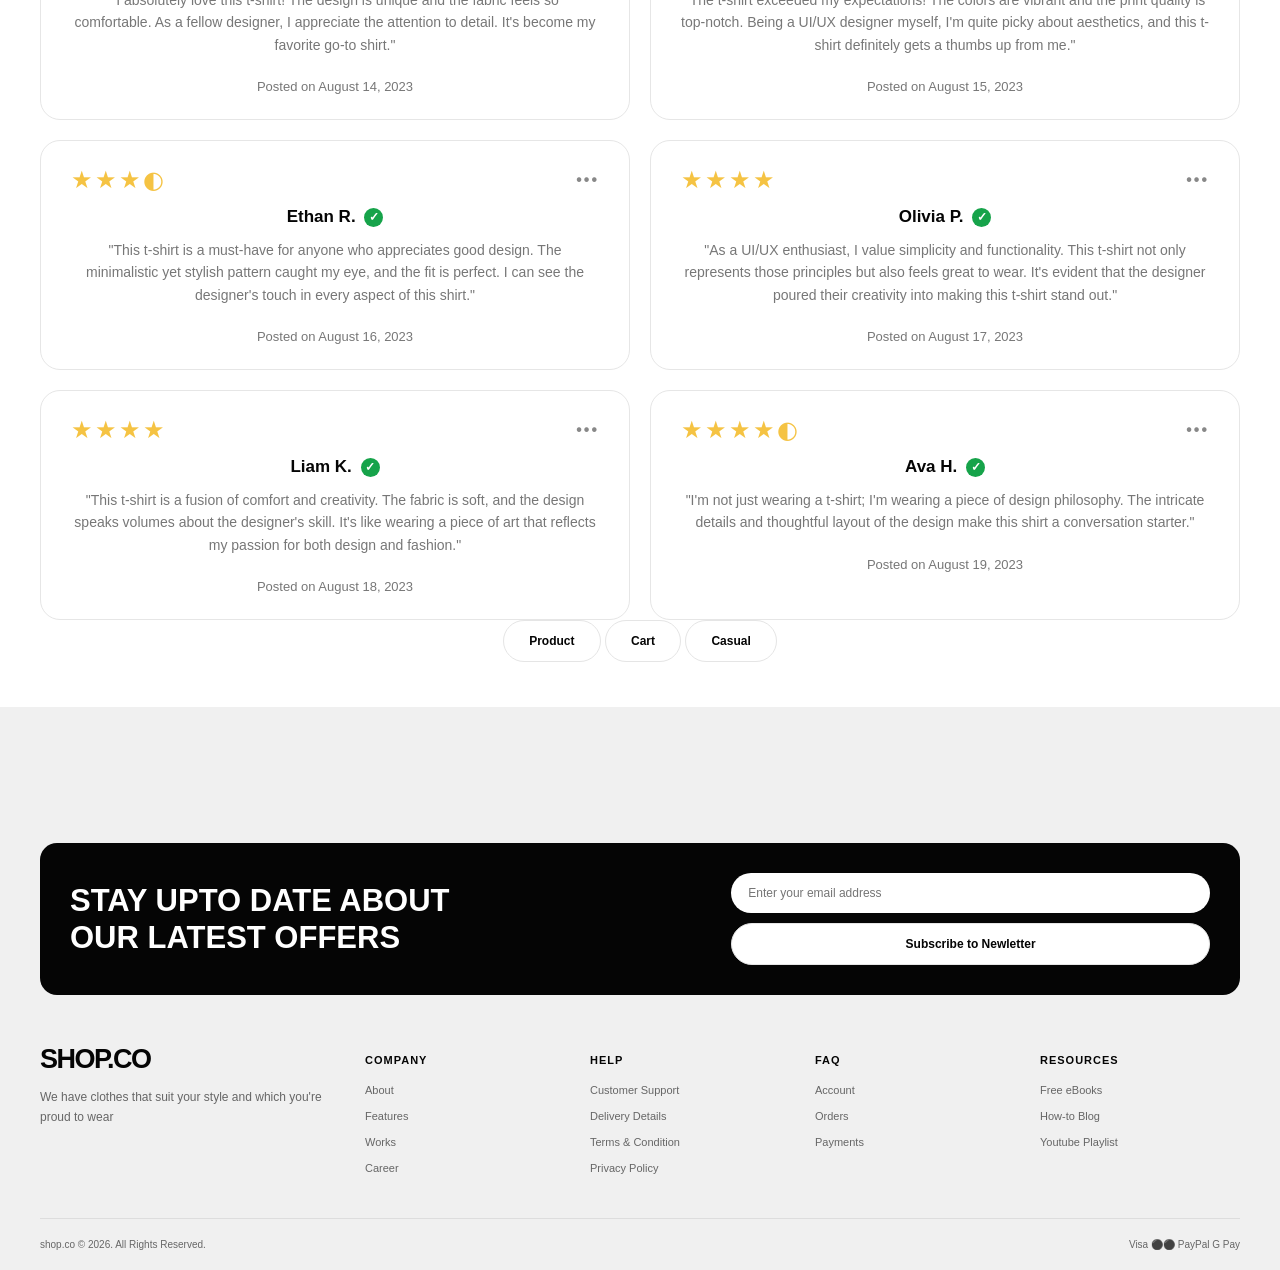
==== commit dc1484e2: "Add files via upload" ====
--- a/index.html
+++ b/index.html
@@ -117,7 +117,7 @@
             <div class="product-grid review-grid" id="review"></div>
             <div class="review-control">
 
-                <div class="tab-content active" id="reviewsContent">
+                < class="tab-content active" id="reviewsContent">
 
             <div class="reviews-toolbar">
                 <h2>All Reviews <span>(451)</span></h2>
@@ -238,9 +238,11 @@
                 </article>
 
             </div>
-                <button class="button" id="previousReviews"><svg xmlns="http://www.w3.org/2000/svg" height="24px" viewBox="0 -960 960 960" width="24px" fill="#000000"><path d="m313-440 224 224-57 56-320-320 320-320 57 56-224 224h487v80H313Z"/></svg></button>
-                <button class="button" id="nextReviews"><svg xmlns="http://www.w3.org/2000/svg" height="24px" viewBox="0 -960 960 960" width="24px" fill="#000000"><path d="M647-440H160v-80h487L423-744l57-56 320 320-320 320-57-56 224-224Z"/></svg></button>
-            </div>
+
+            <a href="product.html" class="button" >Product</a>
+            <a href="cart.html" class="button">Cart</a>
+            <a href="casual.html" class="button">Casual</a>
+
         </section>
     </main>
 
@@ -260,8 +262,10 @@
             </div>
             <div>
                 <h4>COMPANY</h4>
-                <a href="#">About</a><a href="#">Features</a>
-                <a href="#">Works</a><a href="#">Career</a>
+                <a href="#">About</a>
+                <a href="#">Features</a>
+                <a href="#">Works</a>
+                <a href="#">Career</a>
             </div>
 
             <div>
